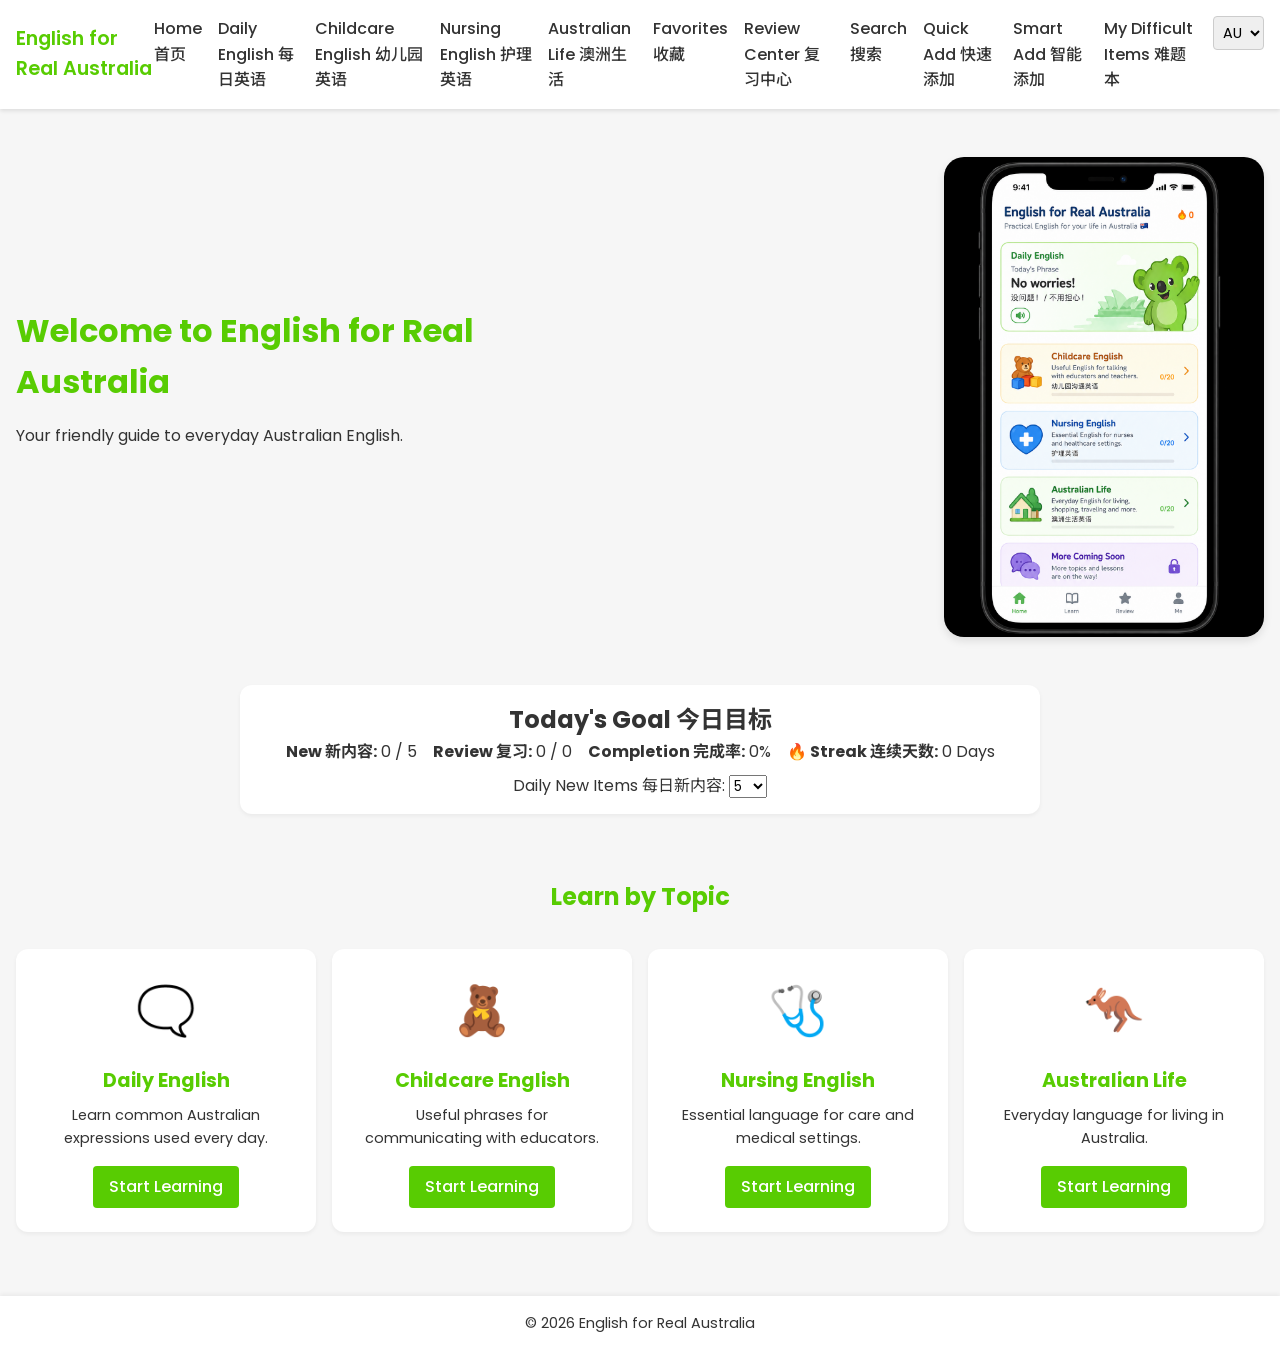
==== index.html @ 366a2333 "V2" ====
<!DOCTYPE html>
<html lang="en">
<head>
    <meta charset="UTF-8">
    <meta name="viewport" content="width=device-width, initial-scale=1.0">
    <title>English for Real Australia</title>
    <!-- 自定义样式 -->
    <link rel="stylesheet" href="css/style.css">
    <!-- 引入 Google 字体，支持中英文显示 -->
    <link rel="preconnect" href="https://fonts.googleapis.com">
    <link rel="preconnect" href="https://fonts.gstatic.com" crossorigin>
    <link href="https://fonts.googleapis.com/css2?family=Poppins:wght@300;400;600&family=Noto+Sans+SC:wght@400;700&display=swap" rel="stylesheet">
    <!-- PWA manifest and meta tags -->
    <link rel="manifest" href="manifest.json">
    <meta name="theme-color" content="#2272C9">
    <meta name="apple-mobile-web-app-capable" content="yes">
    <meta name="apple-mobile-web-app-status-bar-style" content="default">
    <link rel="apple-touch-icon" href="icons/icon-192.png">
</head>
<body>
    <!-- 导航栏，包含网站名称和菜单 -->
    <header>
        <nav class="navbar">
            <div class="brand">English for Real Australia</div>
            <button class="menu-toggle" aria-label="Toggle navigation">
                <span class="bar"></span>
                <span class="bar"></span>
                <span class="bar"></span>
            </button>
            <ul class="nav-links">
                <li><a href="index.html">Home 首页</a></li>
                <li><a href="daily.html">Daily English 每日英语</a></li>
                <li><a href="childcare.html">Childcare English 幼儿园英语</a></li>
                <li><a href="nursing.html">Nursing English 护理英语</a></li>
                <li><a href="life.html">Australian Life 澳洲生活</a></li>
                <li><a href="favorites.html">Favorites 收藏</a></li>
                <li><a href="review.html">Review Center 复习中心</a></li>
                <li><a href="search.html">Search 搜索</a></li>
                <li><a href="quickadd.html">Quick Add 快速添加</a></li>
                <li><a href="smartadd.html">Smart Add 智能添加</a></li>
                <li><a href="difficult.html">My Difficult Items 难题本</a></li>
                <!-- Voice selection -->
                <li class="voice-select-item">
                    <select id="voice-select" title="Select accent">
                        <option value="au">AU</option>
                        <option value="uk">UK</option>
                        <option value="us">US</option>
                    </select>
                </li>
            </ul>
        </nav>
    </header>

    <main>
        <!-- 首屏欢迎区，展示欢迎信息和示意图 -->
        <section class="hero">
            <div class="hero-text">
                <h1>Welcome to English for Real Australia</h1>
                <p>Your friendly guide to everyday Australian English.</p>
            </div>
            <img src="images/hero.png" alt="Mobile app preview for English for Real Australia">
        </section>

        <!-- 今日任务区：每日目标和完成情况 -->
        <section class="daily-task">
            <h2>Today's Goal 今日目标</h2>
            <div class="task-info">
                <p><strong>New 新内容:</strong> <span id="daily-new-progress">0 / 0</span></p>
                <p><strong>Review 复习:</strong> <span id="daily-review-progress">0 / 0</span></p>
                <p><strong>Completion 完成率:</strong> <span id="daily-completion">0%</span></p>
                <p><strong>🔥 Streak 连续天数:</strong> <span id="daily-streak">0</span> Days</p>
            </div>
            <div class="daily-settings">
                <label for="daily-goal-select">Daily New Items 每日新内容:</label>
                <select id="daily-goal-select">
                    <option value="5">5</option>
                    <option value="10">10</option>
                    <option value="20">20</option>
                </select>
            </div>
        </section>
        <!-- Install App button: displayed via JavaScript when PWA installation is supported -->
        <div class="install-app-container">
            <button id="install-button" class="install-btn" style="display:none;">Install App</button>
        </div>
        
        <!-- 功能概览，包含四个主要模块的简介 -->
        <section class="features">
            <h2>Learn by Topic</h2>
            <div class="cards">
                <div class="card">
                    <span class="icon">🗨️</span>
                    <h3>Daily English</h3>
                    <p>Learn common Australian expressions used every day.</p>
                    <a href="daily.html" class="btn">Start Learning</a>
                </div>
                <div class="card">
                    <span class="icon">🧸</span>
                    <h3>Childcare English</h3>
                    <p>Useful phrases for communicating with educators.</p>
                    <a href="childcare.html" class="btn">Start Learning</a>
                </div>
                <div class="card">
                    <span class="icon">🩺</span>
                    <h3>Nursing English</h3>
                    <p>Essential language for care and medical settings.</p>
                    <a href="nursing.html" class="btn">Start Learning</a>
                </div>
                <div class="card">
                    <span class="icon">🦘</span>
                    <h3>Australian Life</h3>
                    <p>Everyday language for living in Australia.</p>
                    <a href="life.html" class="btn">Start Learning</a>
                </div>
            </div>
        </section>
    </main>

    <footer>
        <p>&copy; 2026 English for Real Australia</p>
    </footer>

    <!-- 数据文件包含各个学习模块的短语数据 -->
    <script src="js/data.js"></script>
    <!-- 主脚本文件 -->
    <script src="js/script.js"></script>
</body>
</html>
---- css/style.css ----
/*
 * 样式文件：定义全站样式和响应式布局。
 * 颜色、字体等通过 CSS 变量控制，方便后续修改。
 */

:root {
  /* 主要颜色（参考 Duolingo 的绿色） */
  --primary-color: #58cc02;
  /* 次要颜色，用于按钮和强调 */
  --secondary-color: #0077b6;
  /* 基本文本颜色 */
  --text-color: #333;
  /* 背景颜色 */
  --background-color: #f6f6f6;
}

/* 全局重置 */
* {
  box-sizing: border-box;
  margin: 0;
  padding: 0;
  font-family: 'Poppins', 'Noto Sans SC', sans-serif;
}

body {
  background-color: var(--background-color);
  color: var(--text-color);
  line-height: 1.6;
}

/* 导航栏样式 */
.navbar {
  display: flex;
  align-items: center;
  justify-content: space-between;
  padding: 1rem;
  background: #fff;
  box-shadow: 0 2px 4px rgba(0, 0, 0, 0.1);
  position: sticky;
  top: 0;
  z-index: 1000;
}

.navbar .brand {
  font-weight: 600;
  color: var(--primary-color);
  font-size: 1.2rem;
}

.nav-links {
  list-style: none;
  display: flex;
  gap: 1rem;
}

.nav-links a {
  text-decoration: none;
  color: var(--text-color);
  font-weight: 500;
  transition: color 0.2s;
}

.nav-links a:hover {
  color: var(--primary-color);
}

/* 移动端菜单按钮 */
.menu-toggle {
  display: none;
  flex-direction: column;
  width: 30px;
  height: 21px;
  justify-content: space-between;
  background: none;
  border: none;
  cursor: pointer;
}

.menu-toggle .bar {
  width: 100%;
  height: 3px;
  background: var(--text-color);
  border-radius: 3px;
}

/* 首屏欢迎区 */
.hero {
  display: flex;
  align-items: center;
  justify-content: space-between;
  flex-wrap: wrap;
  padding: 2rem 1rem;
}

.hero-text {
  max-width: 500px;
}

.hero h1 {
  font-size: 2rem;
  margin-bottom: 1rem;
  color: var(--primary-color);
}

.hero p {
  font-size: 1rem;
  margin-bottom: 1.5rem;
}

.hero img {
  width: 320px;
  max-width: 100%;
  border-radius: 20px;
  box-shadow: 0 4px 8px rgba(0, 0, 0, 0.1);
  margin-top: 1rem;
}

/* 功能卡片区 */
.features {
  padding: 2rem 1rem;
}

.features h2 {
  text-align: center;
  margin-bottom: 2rem;
  font-size: 1.5rem;
  color: var(--primary-color);
}

.cards {
  display: grid;
  grid-template-columns: repeat(auto-fit, minmax(250px, 1fr));
  gap: 1rem;
}

.card {
  background: #fff;
  border-radius: 12px;
  padding: 1.5rem;
  text-align: center;
  box-shadow: 0 2px 4px rgba(0, 0, 0, 0.05);
  display: flex;
  flex-direction: column;
  align-items: center;
  justify-content: space-between;
}

.icon {
  font-size: 3rem;
  margin-bottom: 1rem;
}

.card h3 {
  font-size: 1.2rem;
  margin-bottom: 0.5rem;
  color: var(--primary-color);
}

.card p {
  font-size: 0.9rem;
  margin-bottom: 1rem;
}

.btn {
  display: inline-block;
  padding: 0.5rem 1rem;
  background: var(--primary-color);
  color: #fff;
  border-radius: 4px;
  text-decoration: none;
  font-weight: 500;
  transition: background 0.3s;
}

.btn:hover {
  background: #4fa203;
}

/* 页脚 */
footer {
  text-align: center;
  padding: 1rem;
  background: #fff;
  margin-top: 2rem;
  box-shadow: 0 -2px 4px rgba(0, 0, 0, 0.05);
  font-size: 0.9rem;
}

/* Install App button styles */
.install-app-container {
  display: flex;
  justify-content: center;
  margin: 1rem 0;
}

.install-btn {
  padding: 0.6rem 1.2rem;
  background: var(--secondary-color);
  color: #fff;
  border: none;
  border-radius: 4px;
  font-weight: 600;
  cursor: pointer;
  transition: background 0.3s;
}

.install-btn:hover {
  background: #005a8e;
}
/* 分割各个内页用的标题区域 */
.section-header {
  padding: 2rem 1rem;
  text-align: center;
  background: var(--primary-color);
  color: #fff;
}

.section-header h1 {
  font-size: 1.8rem;
  margin-bottom: 0.5rem;
}

.section-header p {
  font-size: 1rem;
  opacity: 0.9;
}

/* 短语列表页面 */
.phrases {
  padding: 2rem 1rem;
  max-width: 800px;
  margin: auto;
  display: flex;
  flex-direction: column;
  gap: 1.5rem;
}

.phrase-card {
  background: #fff;
  border-radius: 12px;
  padding: 1.5rem;
  box-shadow: 0 2px 4px rgba(0, 0, 0, 0.05);
}

.phrase-card p.english {
  font-size: 1.3rem;
  font-weight: 600;
  color: var(--primary-color);
  margin-bottom: 0.5rem;
}

.phrase-card p.description {
  font-size: 0.9rem;
  margin-bottom: 0.5rem;
}

.phrase-card button.toggle-btn {
  padding: 0.4rem 0.8rem;
  background: var(--secondary-color);
  color: #fff;
  border: none;
  border-radius: 4px;
  cursor: pointer;
  font-size: 0.9rem;
  transition: background 0.3s;
}

.phrase-card button.toggle-btn:hover {
  background: #005b8a;
}

.phrase-card p.translation {
  margin-top: 0.5rem;
  font-size: 0.9rem;
  color: var(--text-color);
}

/* 响应式：移动端导航菜单显示切换 */
@media (max-width: 768px) {
  .nav-links {
    position: absolute;
    top: 60px;
    left: 0;
    width: 100%;
    flex-direction: column;
    background: #fff;
    display: none;
    box-shadow: 0 2px 5px rgba(0, 0, 0, 0.1);
  }

  .nav-links li {
    text-align: center;
    padding: 1rem 0;
    border-bottom: 1px solid #f0f0f0;
  }

  .nav-links li:last-child {
    border-bottom: none;
  }

  .menu-toggle {
    display: flex;
  }

  /* 当 nav-links 拥有 .show-menu 类时，显示菜单 */
  .nav-links.show-menu {
    display: flex;
  }
  /* 调整 hero 区在移动设备上的布局 */
  .hero {
    flex-direction: column;
    align-items: flex-start;
  }
  .hero img {
    margin-top: 1.5rem;
  }
}

/* 内容容器通用样式：用于动态生成的学习卡片 */
.content-container {
  max-width: 800px;
  margin: auto;
  display: flex;
  flex-direction: column;
  gap: 1.5rem;
  padding: 1rem;
}

/* 每日学习模块样式 */
.daily-section .daily-item {
  background: #fff;
  border-radius: 12px;
  padding: 1.5rem;
  box-shadow: 0 2px 4px rgba(0, 0, 0, 0.05);
  margin-bottom: 1rem;
}

.daily-section .daily-item h3 {
  font-size: 1.3rem;
  font-weight: 600;
  color: var(--primary-color);
  margin-bottom: 0.5rem;
}

/* 卡片操作按钮区域 */
.card-actions {
  margin-top: 0.5rem;
  display: flex;
  flex-wrap: wrap;
  gap: 0.4rem;
}

.card-actions button {
  padding: 0.3rem 0.6rem;
  background: var(--secondary-color);
  color: #fff;
  border: none;
  border-radius: 4px;
  font-size: 0.8rem;
  cursor: pointer;
  transition: background 0.3s;
}

.card-actions button:hover {
  background: #005b8a;
}

/* 收藏激活状态 */
.card-actions button.favorite.active {
  background: #ffb703;
}

/* 已掌握按钮或状态样式 */
.card-actions button.master {
  background: #777;
}

/* 语音播放按钮样式 */
.phrase-card .listen-btn {
  background: var(--secondary-color);
  color: #fff;
  border: none;
  border-radius: 50%;
  width: 40px;
  height: 40px;
  font-size: 1.2rem;
  display: inline-flex;
  align-items: center;
  justify-content: center;
  margin-bottom: 0.5rem;
  cursor: pointer;
  transition: background 0.3s;
}

.phrase-card .listen-btn:hover {
  background: #005b8a;
}

/* 用法、示例及翻译样式 */
.phrase-card p.usage,
.phrase-card p.example,
.phrase-card p.example-translation {
  font-size: 0.85rem;
  margin-top: 0.3rem;
  color: #555;
}

.phrase-card p.example-translation {
  color: #888;
  font-style: italic;
}

/* 导航栏语音选择样式 */
.voice-select-item select {
  padding: 0.3rem;
  border-radius: 4px;
  border: 1px solid #ccc;
  font-size: 0.9rem;
}

/* 今日任务区样式 */
.daily-task {
  padding: 1rem;
  background: #fff;
  box-shadow: 0 2px 4px rgba(0,0,0,0.05);
  border-radius: 12px;
  max-width: 800px;
  margin: 1rem auto;
  text-align: center;
}

.daily-task .task-info {
  display: flex;
  flex-wrap: wrap;
  justify-content: center;
  gap: 1rem;
  margin-bottom: 0.5rem;
}

.daily-task .task-info p {
  margin: 0;
}

.daily-task .daily-settings {
  margin-top: 0.5rem;
}

/* 复习中心标题和中文注释 */
.review-section h2 {
  font-size: 1.4rem;
  margin: 1.5rem 1rem 0.5rem;
  color: var(--primary-color);
}

.review-section .cn {
  font-size: 0.8rem;
  color: var(--secondary-color);
}

/* 统计信息区域样式 */
.stats {
  padding: 1rem;
  font-size: 0.9rem;
  max-width: 800px;
  margin: auto;
}

.stats p {
  margin-bottom: 0.5rem;
}
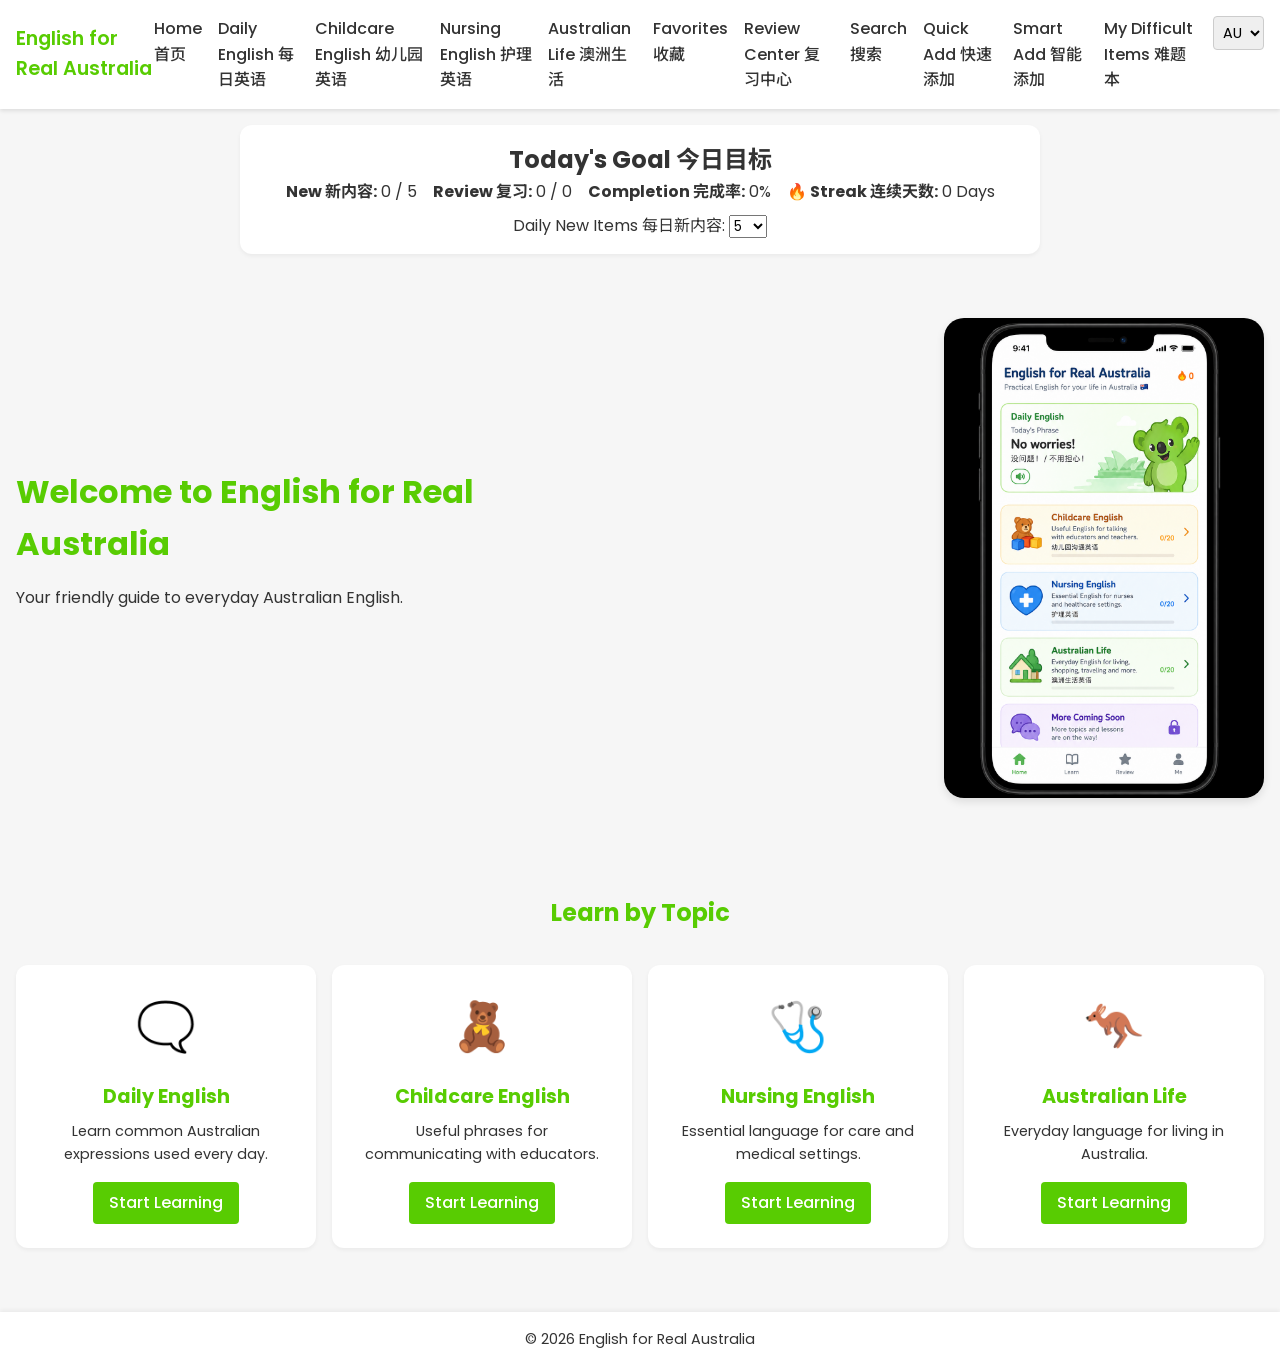
==== commit d5b6365b: "updated to V3" ====
--- a/index.html
+++ b/index.html
@@ -52,16 +52,7 @@
     </header>
 
     <main>
-        <!-- 首屏欢迎区，展示欢迎信息和示意图 -->
-        <section class="hero">
-            <div class="hero-text">
-                <h1>Welcome to English for Real Australia</h1>
-                <p>Your friendly guide to everyday Australian English.</p>
-            </div>
-            <img src="images/hero.png" alt="Mobile app preview for English for Real Australia">
-        </section>
-
-        <!-- 今日任务区：每日目标和完成情况 -->
+        <!-- 今日任务区：每日目标和完成情况，移至首页顶部以便于用户第一时间看到 -->
         <section class="daily-task">
             <h2>Today's Goal 今日目标</h2>
             <div class="task-info">
@@ -78,6 +69,15 @@
                     <option value="20">20</option>
                 </select>
             </div>
+        </section>
+
+        <!-- 首屏欢迎区，展示欢迎信息和示意图 -->
+        <section class="hero">
+            <div class="hero-text">
+                <h1>Welcome to English for Real Australia</h1>
+                <p>Your friendly guide to everyday Australian English.</p>
+            </div>
+            <img src="images/hero.png" alt="Mobile app preview for English for Real Australia">
         </section>
         <!-- Install App button: displayed via JavaScript when PWA installation is supported -->
         <div class="install-app-container">
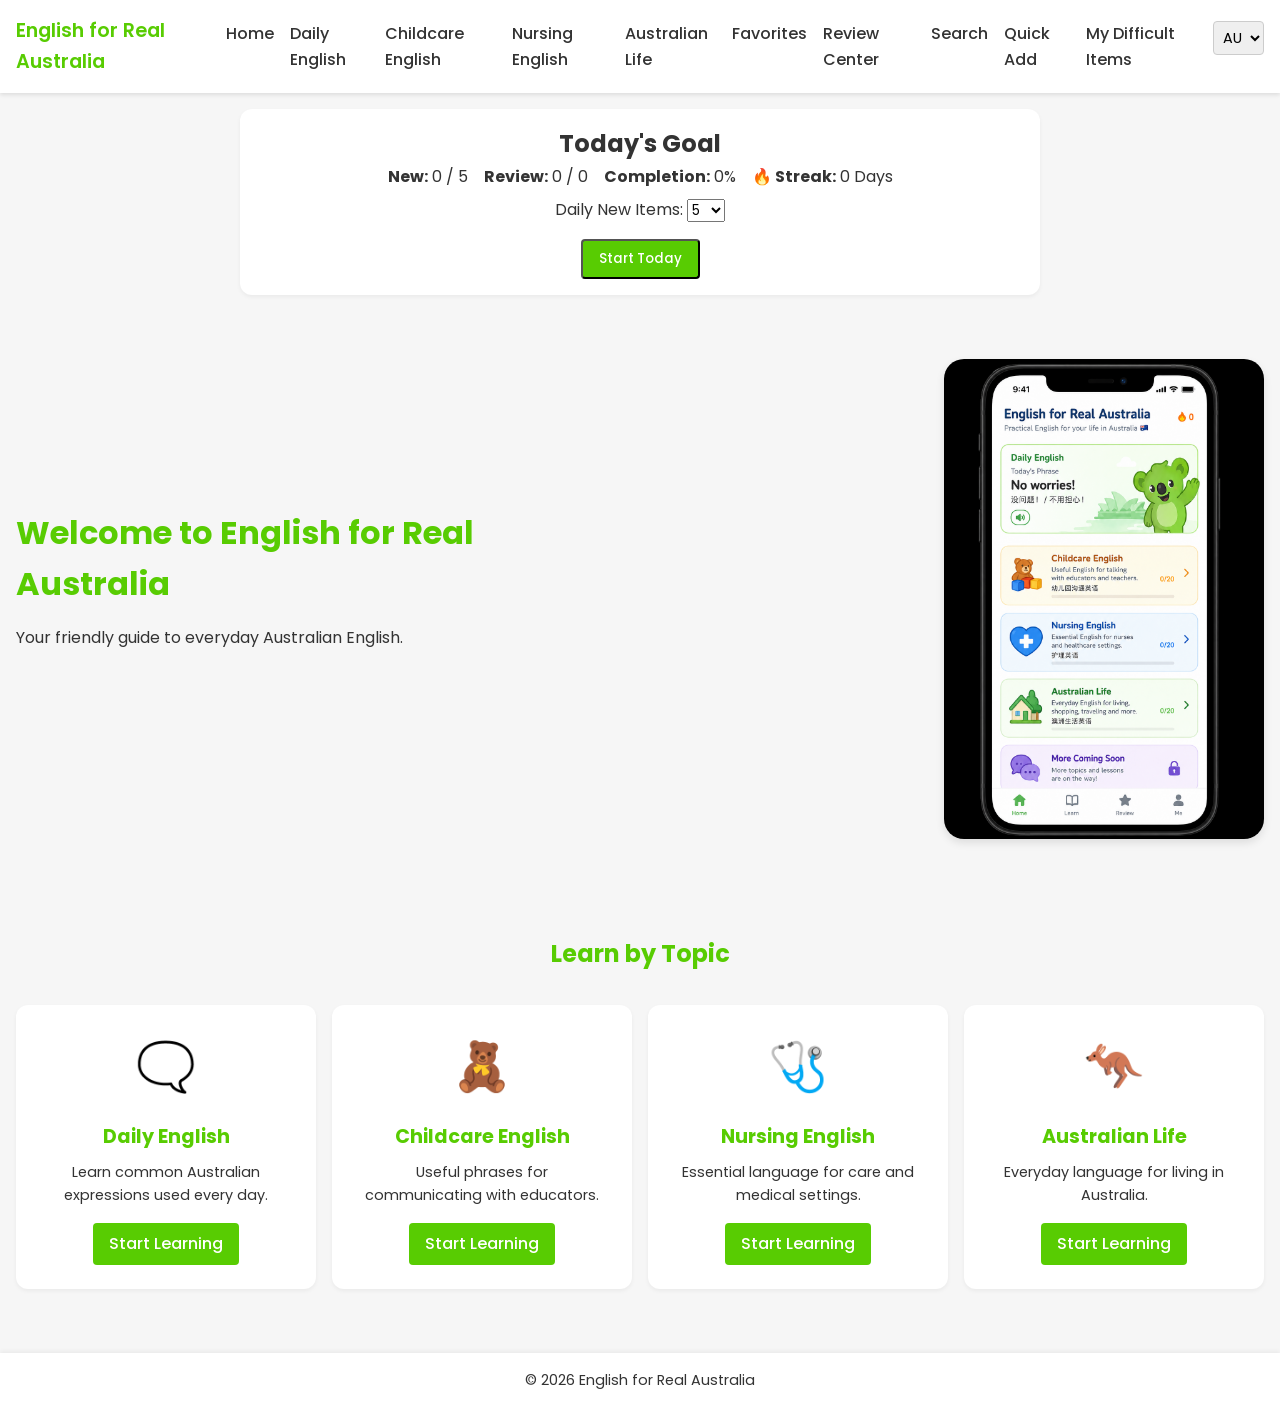
==== commit 6910a0d7: "Updated to V4" ====
--- a/index.html
+++ b/index.html
@@ -28,17 +28,16 @@
                 <span class="bar"></span>
             </button>
             <ul class="nav-links">
-                <li><a href="index.html">Home 首页</a></li>
-                <li><a href="daily.html">Daily English 每日英语</a></li>
-                <li><a href="childcare.html">Childcare English 幼儿园英语</a></li>
-                <li><a href="nursing.html">Nursing English 护理英语</a></li>
-                <li><a href="life.html">Australian Life 澳洲生活</a></li>
-                <li><a href="favorites.html">Favorites 收藏</a></li>
-                <li><a href="review.html">Review Center 复习中心</a></li>
-                <li><a href="search.html">Search 搜索</a></li>
-                <li><a href="quickadd.html">Quick Add 快速添加</a></li>
-                <li><a href="smartadd.html">Smart Add 智能添加</a></li>
-                <li><a href="difficult.html">My Difficult Items 难题本</a></li>
+                <li><a href="index.html">Home</a></li>
+                <li><a href="daily.html">Daily English</a></li>
+                <li><a href="childcare.html">Childcare English</a></li>
+                <li><a href="nursing.html">Nursing English</a></li>
+                <li><a href="life.html">Australian Life</a></li>
+                <li><a href="favorites.html">Favorites</a></li>
+                <li><a href="review.html">Review Center</a></li>
+                <li><a href="search.html">Search</a></li>
+                <li><a href="quickadd.html">Quick Add</a></li>
+                <li><a href="difficult.html">My Difficult Items</a></li>
                 <!-- Voice selection -->
                 <li class="voice-select-item">
                     <select id="voice-select" title="Select accent">
@@ -54,20 +53,23 @@
     <main>
         <!-- 今日任务区：每日目标和完成情况，移至首页顶部以便于用户第一时间看到 -->
         <section class="daily-task">
-            <h2>Today's Goal 今日目标</h2>
+            <h2>Today's Goal</h2>
             <div class="task-info">
-                <p><strong>New 新内容:</strong> <span id="daily-new-progress">0 / 0</span></p>
-                <p><strong>Review 复习:</strong> <span id="daily-review-progress">0 / 0</span></p>
-                <p><strong>Completion 完成率:</strong> <span id="daily-completion">0%</span></p>
-                <p><strong>🔥 Streak 连续天数:</strong> <span id="daily-streak">0</span> Days</p>
+                <p><strong>New:</strong> <span id="daily-new-progress">0 / 0</span></p>
+                <p><strong>Review:</strong> <span id="daily-review-progress">0 / 0</span></p>
+                <p><strong>Completion:</strong> <span id="daily-completion">0%</span></p>
+                <p><strong>🔥 Streak:</strong> <span id="daily-streak">0</span> Days</p>
             </div>
             <div class="daily-settings">
-                <label for="daily-goal-select">Daily New Items 每日新内容:</label>
+                <label for="daily-goal-select">Daily New Items:</label>
                 <select id="daily-goal-select">
                     <option value="5">5</option>
                     <option value="10">10</option>
                     <option value="20">20</option>
                 </select>
+            </div>
+            <div class="daily-start" style="margin-top:1rem;">
+                <button id="start-today-btn" class="btn">Start Today</button>
             </div>
         </section>
 
@@ -114,6 +116,8 @@
                 </div>
             </div>
         </section>
+        <!-- Container for today's study mode; hidden by default. Displayed when Start Today is clicked -->
+        <section id="today-study-container" style="display:none; padding:1rem;"></section>
     </main>
 
     <footer>
--- a/css/style.css
+++ b/css/style.css
@@ -370,9 +370,42 @@
   background: #ffb703;
 }
 
+/* Difficult active state */
+.card-actions button.difficult-btn.active {
+  background: #e07a5f;
+}
+
 /* 已掌握按钮或状态样式 */
 .card-actions button.master {
   background: #777;
+}
+
+/* Quick Add form styling: vertical layout for mobile */
+.add-form {
+  display: flex;
+  flex-direction: column;
+  gap: 0.8rem;
+  max-width: 500px;
+  margin: 0 auto;
+}
+
+.add-form label {
+  font-weight: 500;
+}
+
+.add-form input,
+.add-form textarea,
+.add-form select {
+  width: 100%;
+  padding: 0.5rem;
+  border: 1px solid #ccc;
+  border-radius: 4px;
+  font-size: 1rem;
+}
+
+.add-form .btn {
+  margin-top: 0.5rem;
+  align-self: flex-start;
 }
 
 /* 语音播放按钮样式 */
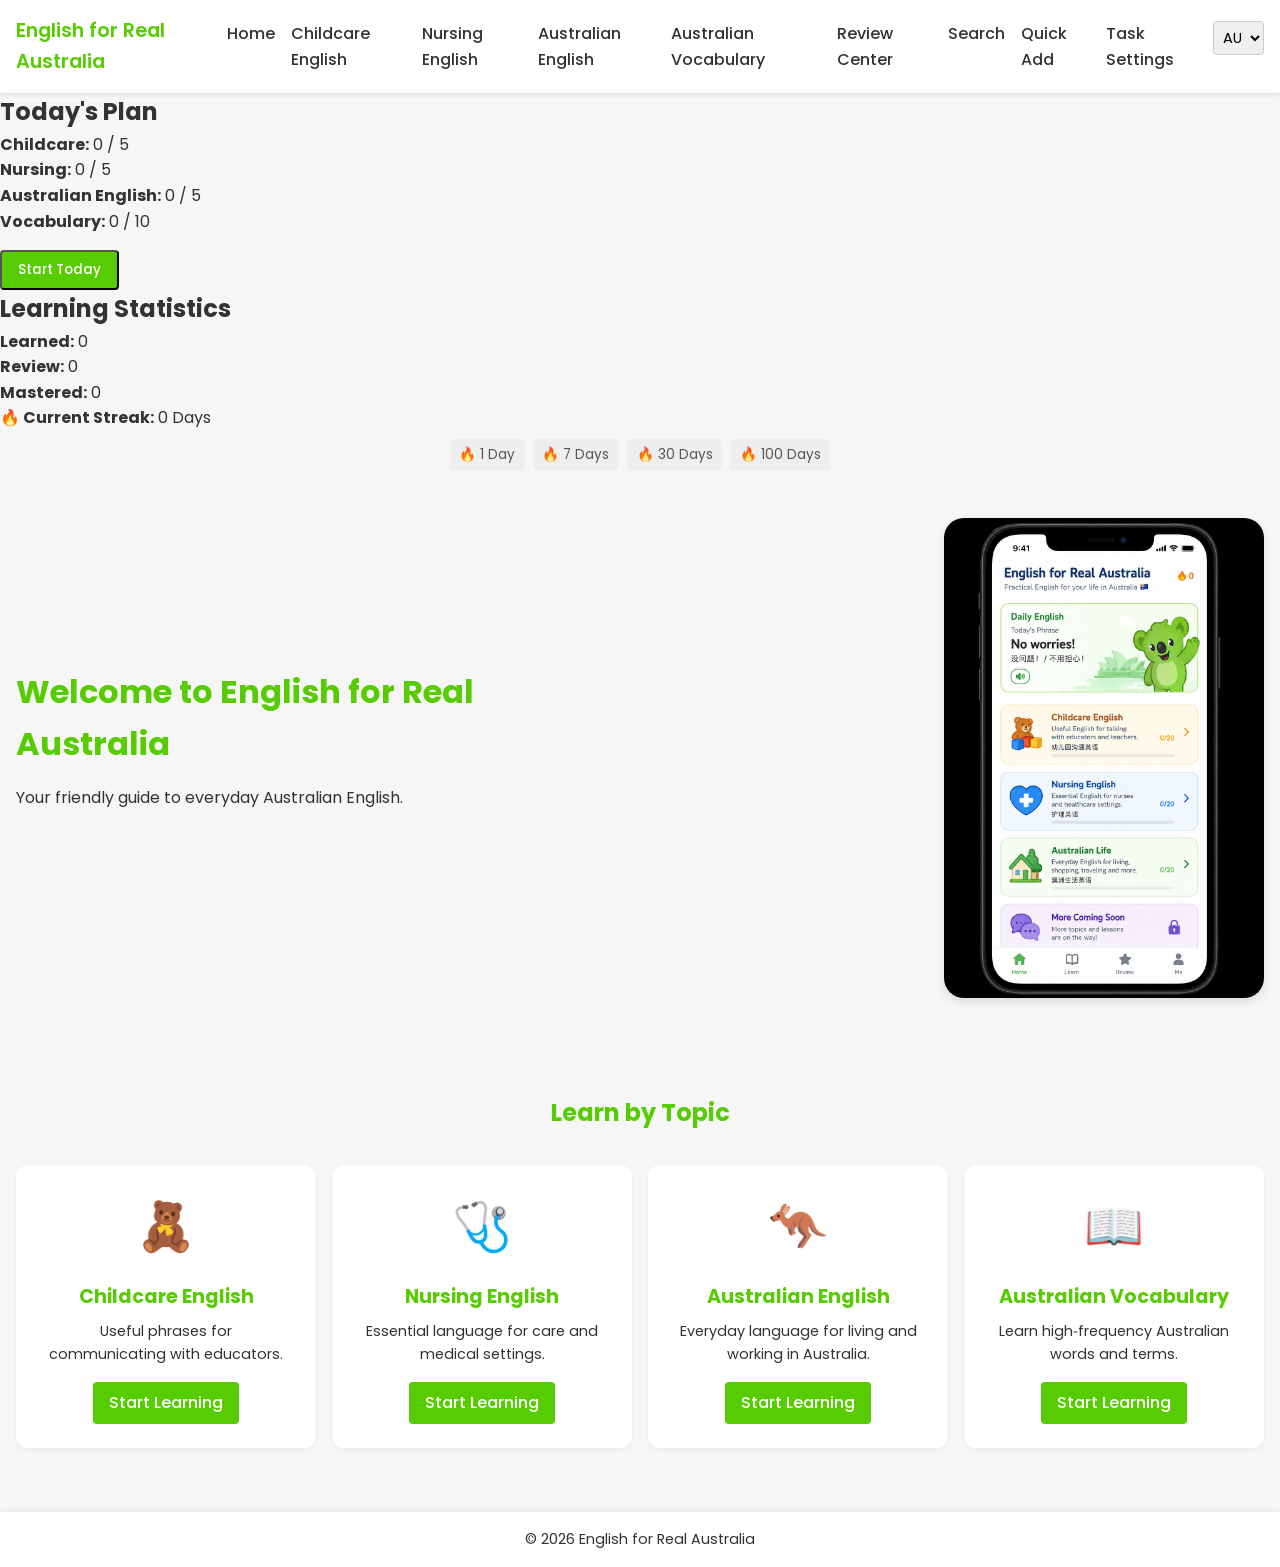
==== commit 08dde4c5: "updated to V5" ====
--- a/index.html
+++ b/index.html
@@ -29,15 +29,15 @@
             </button>
             <ul class="nav-links">
                 <li><a href="index.html">Home</a></li>
-                <li><a href="daily.html">Daily English</a></li>
+                <!-- Navigation: simplified topic structure. Daily and difficult pages removed. -->
                 <li><a href="childcare.html">Childcare English</a></li>
                 <li><a href="nursing.html">Nursing English</a></li>
-                <li><a href="life.html">Australian Life</a></li>
-                <li><a href="favorites.html">Favorites</a></li>
+                <li><a href="life.html">Australian English</a></li>
+                <li><a href="vocabulary.html">Australian Vocabulary</a></li>
                 <li><a href="review.html">Review Center</a></li>
                 <li><a href="search.html">Search</a></li>
                 <li><a href="quickadd.html">Quick Add</a></li>
-                <li><a href="difficult.html">My Difficult Items</a></li>
+                <li><a href="settings.html">Task Settings</a></li>
                 <!-- Voice selection -->
                 <li class="voice-select-item">
                     <select id="voice-select" title="Select accent">
@@ -51,25 +51,35 @@
     </header>
 
     <main>
-        <!-- 今日任务区：每日目标和完成情况，移至首页顶部以便于用户第一时间看到 -->
-        <section class="daily-task">
-            <h2>Today's Goal</h2>
-            <div class="task-info">
-                <p><strong>New:</strong> <span id="daily-new-progress">0 / 0</span></p>
-                <p><strong>Review:</strong> <span id="daily-review-progress">0 / 0</span></p>
-                <p><strong>Completion:</strong> <span id="daily-completion">0%</span></p>
-                <p><strong>🔥 Streak:</strong> <span id="daily-streak">0</span> Days</p>
+        <!-- Today's plan shows progress for each category and a button to start the daily study flow. -->
+        <section class="today-plan">
+            <h2>Today's Plan</h2>
+            <div class="plan-info">
+                <p><strong>Childcare:</strong> <span id="plan-childcare-progress">0 / 0</span></p>
+                <p><strong>Nursing:</strong> <span id="plan-nursing-progress">0 / 0</span></p>
+                <p><strong>Australian English:</strong> <span id="plan-australian-progress">0 / 0</span></p>
+                <p><strong>Vocabulary:</strong> <span id="plan-vocab-progress">0 / 0</span></p>
             </div>
-            <div class="daily-settings">
-                <label for="daily-goal-select">Daily New Items:</label>
-                <select id="daily-goal-select">
-                    <option value="5">5</option>
-                    <option value="10">10</option>
-                    <option value="20">20</option>
-                </select>
+            <div class="plan-start" style="margin-top:1rem;">
+                <button id="start-today-btn" class="btn">Start Today</button>
             </div>
-            <div class="daily-start" style="margin-top:1rem;">
-                <button id="start-today-btn" class="btn">Start Today</button>
+        </section>
+
+        <!-- Learning statistics summarise overall progress and streak -->
+        <section class="learning-stats">
+            <h2>Learning Statistics</h2>
+            <div class="stat-info">
+                <p><strong>Learned:</strong> <span id="stat-learned">0</span></p>
+                <p><strong>Review:</strong> <span id="stat-review">0</span></p>
+                <p><strong>Mastered:</strong> <span id="stat-mastered">0</span></p>
+                <p><strong>🔥 Current Streak:</strong> <span id="stat-streak">0</span> Days</p>
+            </div>
+            <!-- Streak milestone indicators -->
+            <div class="streak-icons">
+                <span class="streak-icon" data-days="1">🔥 1 Day</span>
+                <span class="streak-icon" data-days="7">🔥 7 Days</span>
+                <span class="streak-icon" data-days="30">🔥 30 Days</span>
+                <span class="streak-icon" data-days="100">🔥 100 Days</span>
             </div>
         </section>
 
@@ -91,12 +101,6 @@
             <h2>Learn by Topic</h2>
             <div class="cards">
                 <div class="card">
-                    <span class="icon">🗨️</span>
-                    <h3>Daily English</h3>
-                    <p>Learn common Australian expressions used every day.</p>
-                    <a href="daily.html" class="btn">Start Learning</a>
-                </div>
-                <div class="card">
                     <span class="icon">🧸</span>
                     <h3>Childcare English</h3>
                     <p>Useful phrases for communicating with educators.</p>
@@ -110,9 +114,15 @@
                 </div>
                 <div class="card">
                     <span class="icon">🦘</span>
-                    <h3>Australian Life</h3>
-                    <p>Everyday language for living in Australia.</p>
+                    <h3>Australian English</h3>
+                    <p>Everyday language for living and working in Australia.</p>
                     <a href="life.html" class="btn">Start Learning</a>
+                </div>
+                <div class="card">
+                    <span class="icon">📖</span>
+                    <h3>Australian Vocabulary</h3>
+                    <p>Learn high‑frequency Australian words and terms.</p>
+                    <a href="vocabulary.html" class="btn">Start Learning</a>
                 </div>
             </div>
         </section>
--- a/css/style.css
+++ b/css/style.css
@@ -429,6 +429,29 @@
   background: #005b8a;
 }
 
+/* Streak milestone icons */
+.streak-icons {
+  display: flex;
+  justify-content: center;
+  flex-wrap: wrap;
+  gap: 0.5rem;
+  margin-top: 0.5rem;
+}
+
+.streak-icon {
+  padding: 0.3rem 0.6rem;
+  border-radius: 4px;
+  background: #eee;
+  color: #555;
+  font-size: 0.85rem;
+  white-space: nowrap;
+}
+
+.streak-icon.active {
+  background: var(--primary-color);
+  color: #fff;
+}
+
 /* 用法、示例及翻译样式 */
 .phrase-card p.usage,
 .phrase-card p.example,
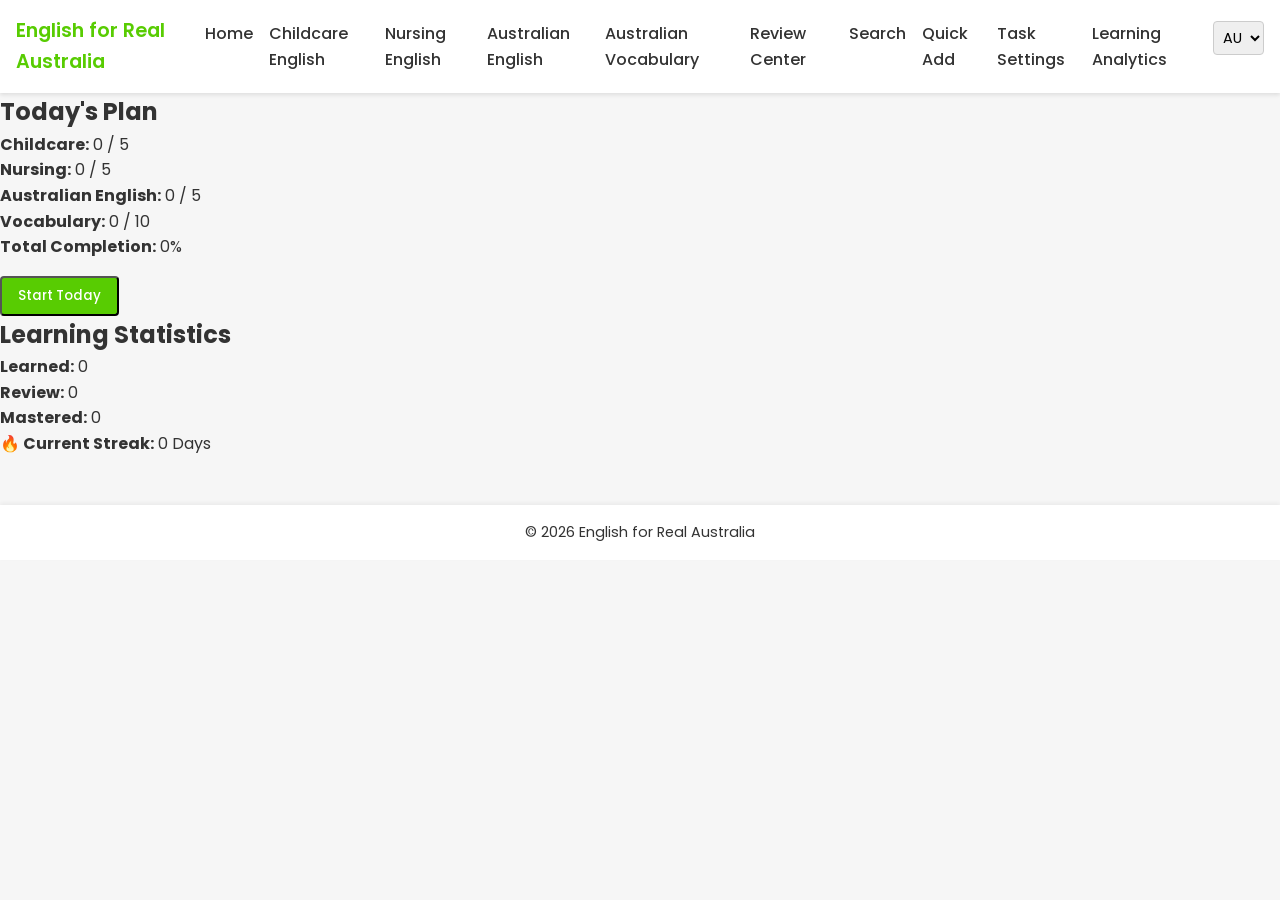
==== commit b0b7dbef: "Updated to v6" ====
--- a/index.html
+++ b/index.html
@@ -38,6 +38,7 @@
                 <li><a href="search.html">Search</a></li>
                 <li><a href="quickadd.html">Quick Add</a></li>
                 <li><a href="settings.html">Task Settings</a></li>
+                <li><a href="analytics.html">Learning Analytics</a></li>
                 <!-- Voice selection -->
                 <li class="voice-select-item">
                     <select id="voice-select" title="Select accent">
@@ -59,6 +60,7 @@
                 <p><strong>Nursing:</strong> <span id="plan-nursing-progress">0 / 0</span></p>
                 <p><strong>Australian English:</strong> <span id="plan-australian-progress">0 / 0</span></p>
                 <p><strong>Vocabulary:</strong> <span id="plan-vocab-progress">0 / 0</span></p>
+                <p><strong>Total Completion:</strong> <span id="plan-total-progress">0%</span></p>
             </div>
             <div class="plan-start" style="margin-top:1rem;">
                 <button id="start-today-btn" class="btn">Start Today</button>
@@ -74,58 +76,14 @@
                 <p><strong>Mastered:</strong> <span id="stat-mastered">0</span></p>
                 <p><strong>🔥 Current Streak:</strong> <span id="stat-streak">0</span> Days</p>
             </div>
-            <!-- Streak milestone indicators -->
-            <div class="streak-icons">
-                <span class="streak-icon" data-days="1">🔥 1 Day</span>
-                <span class="streak-icon" data-days="7">🔥 7 Days</span>
-                <span class="streak-icon" data-days="30">🔥 30 Days</span>
-                <span class="streak-icon" data-days="100">🔥 100 Days</span>
-            </div>
+            <!-- Streak milestone indicators removed for minimalist view -->
         </section>
 
-        <!-- 首屏欢迎区，展示欢迎信息和示意图 -->
-        <section class="hero">
-            <div class="hero-text">
-                <h1>Welcome to English for Real Australia</h1>
-                <p>Your friendly guide to everyday Australian English.</p>
-            </div>
-            <img src="images/hero.png" alt="Mobile app preview for English for Real Australia">
-        </section>
-        <!-- Install App button: displayed via JavaScript when PWA installation is supported -->
+        <!-- Removed hero and promotional sections for a minimalist home page -->
+        <!-- Install App button remains below for PWA installation if supported -->
         <div class="install-app-container">
             <button id="install-button" class="install-btn" style="display:none;">Install App</button>
         </div>
-        
-        <!-- 功能概览，包含四个主要模块的简介 -->
-        <section class="features">
-            <h2>Learn by Topic</h2>
-            <div class="cards">
-                <div class="card">
-                    <span class="icon">🧸</span>
-                    <h3>Childcare English</h3>
-                    <p>Useful phrases for communicating with educators.</p>
-                    <a href="childcare.html" class="btn">Start Learning</a>
-                </div>
-                <div class="card">
-                    <span class="icon">🩺</span>
-                    <h3>Nursing English</h3>
-                    <p>Essential language for care and medical settings.</p>
-                    <a href="nursing.html" class="btn">Start Learning</a>
-                </div>
-                <div class="card">
-                    <span class="icon">🦘</span>
-                    <h3>Australian English</h3>
-                    <p>Everyday language for living and working in Australia.</p>
-                    <a href="life.html" class="btn">Start Learning</a>
-                </div>
-                <div class="card">
-                    <span class="icon">📖</span>
-                    <h3>Australian Vocabulary</h3>
-                    <p>Learn high‑frequency Australian words and terms.</p>
-                    <a href="vocabulary.html" class="btn">Start Learning</a>
-                </div>
-            </div>
-        </section>
         <!-- Container for today's study mode; hidden by default. Displayed when Start Today is clicked -->
         <section id="today-study-container" style="display:none; padding:1rem;"></section>
     </main>
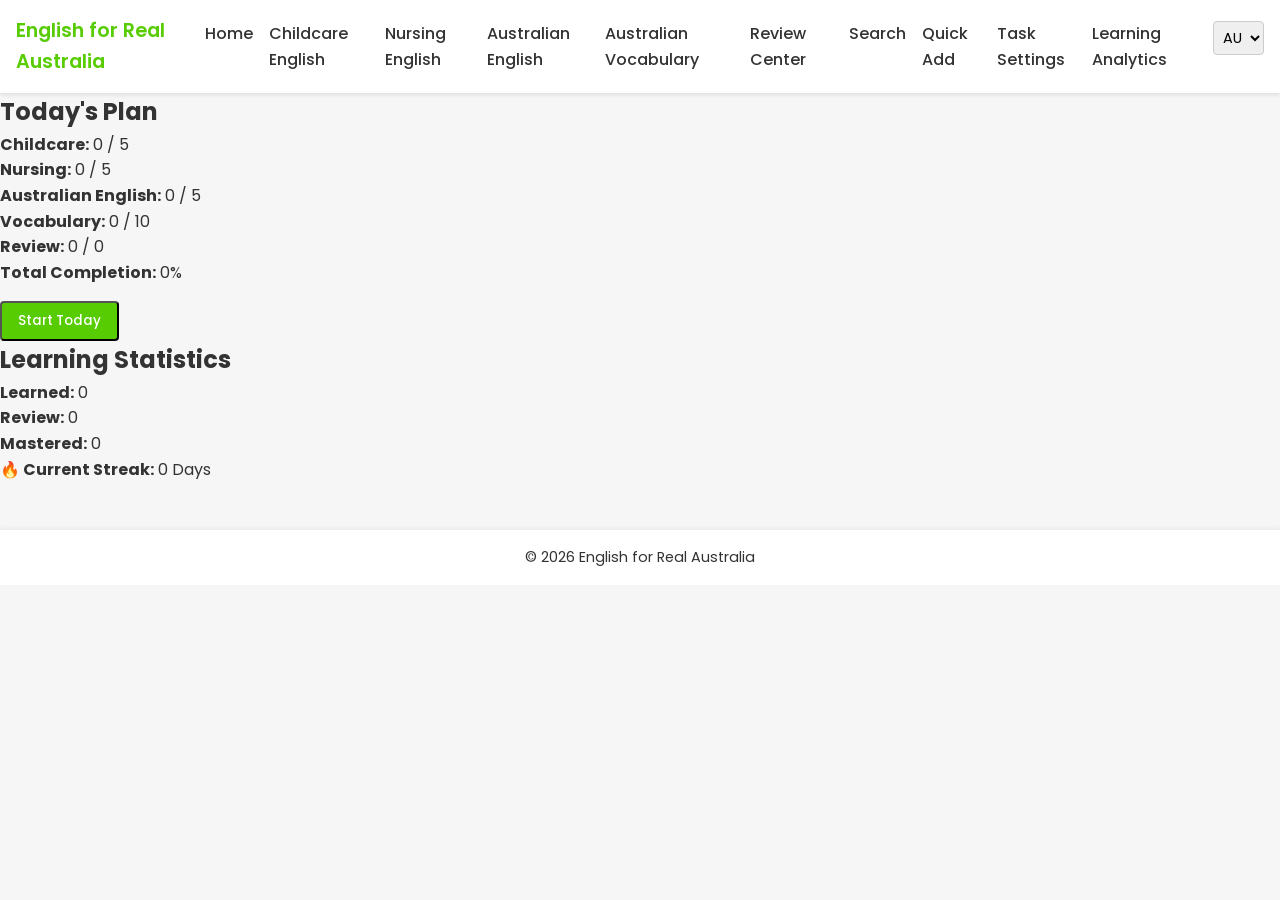
==== commit 00302650: "V8" ====
--- a/index.html
+++ b/index.html
@@ -60,6 +60,7 @@
                 <p><strong>Nursing:</strong> <span id="plan-nursing-progress">0 / 0</span></p>
                 <p><strong>Australian English:</strong> <span id="plan-australian-progress">0 / 0</span></p>
                 <p><strong>Vocabulary:</strong> <span id="plan-vocab-progress">0 / 0</span></p>
+                <p><strong>Review:</strong> <span id="plan-review-progress">0 / 0</span></p>
                 <p><strong>Total Completion:</strong> <span id="plan-total-progress">0%</span></p>
             </div>
             <div class="plan-start" style="margin-top:1rem;">
--- a/css/style.css
+++ b/css/style.css
@@ -523,4 +523,14 @@
 
 .stats p {
   margin-bottom: 0.5rem;
+}
+
+/* Example sentences styling for vocabulary cards */
+.examples {
+  margin-top: 0.5rem;
+}
+.examples .example {
+  font-size: 0.9em;
+  color: #555;
+  margin: 0.2rem 0;
 }
